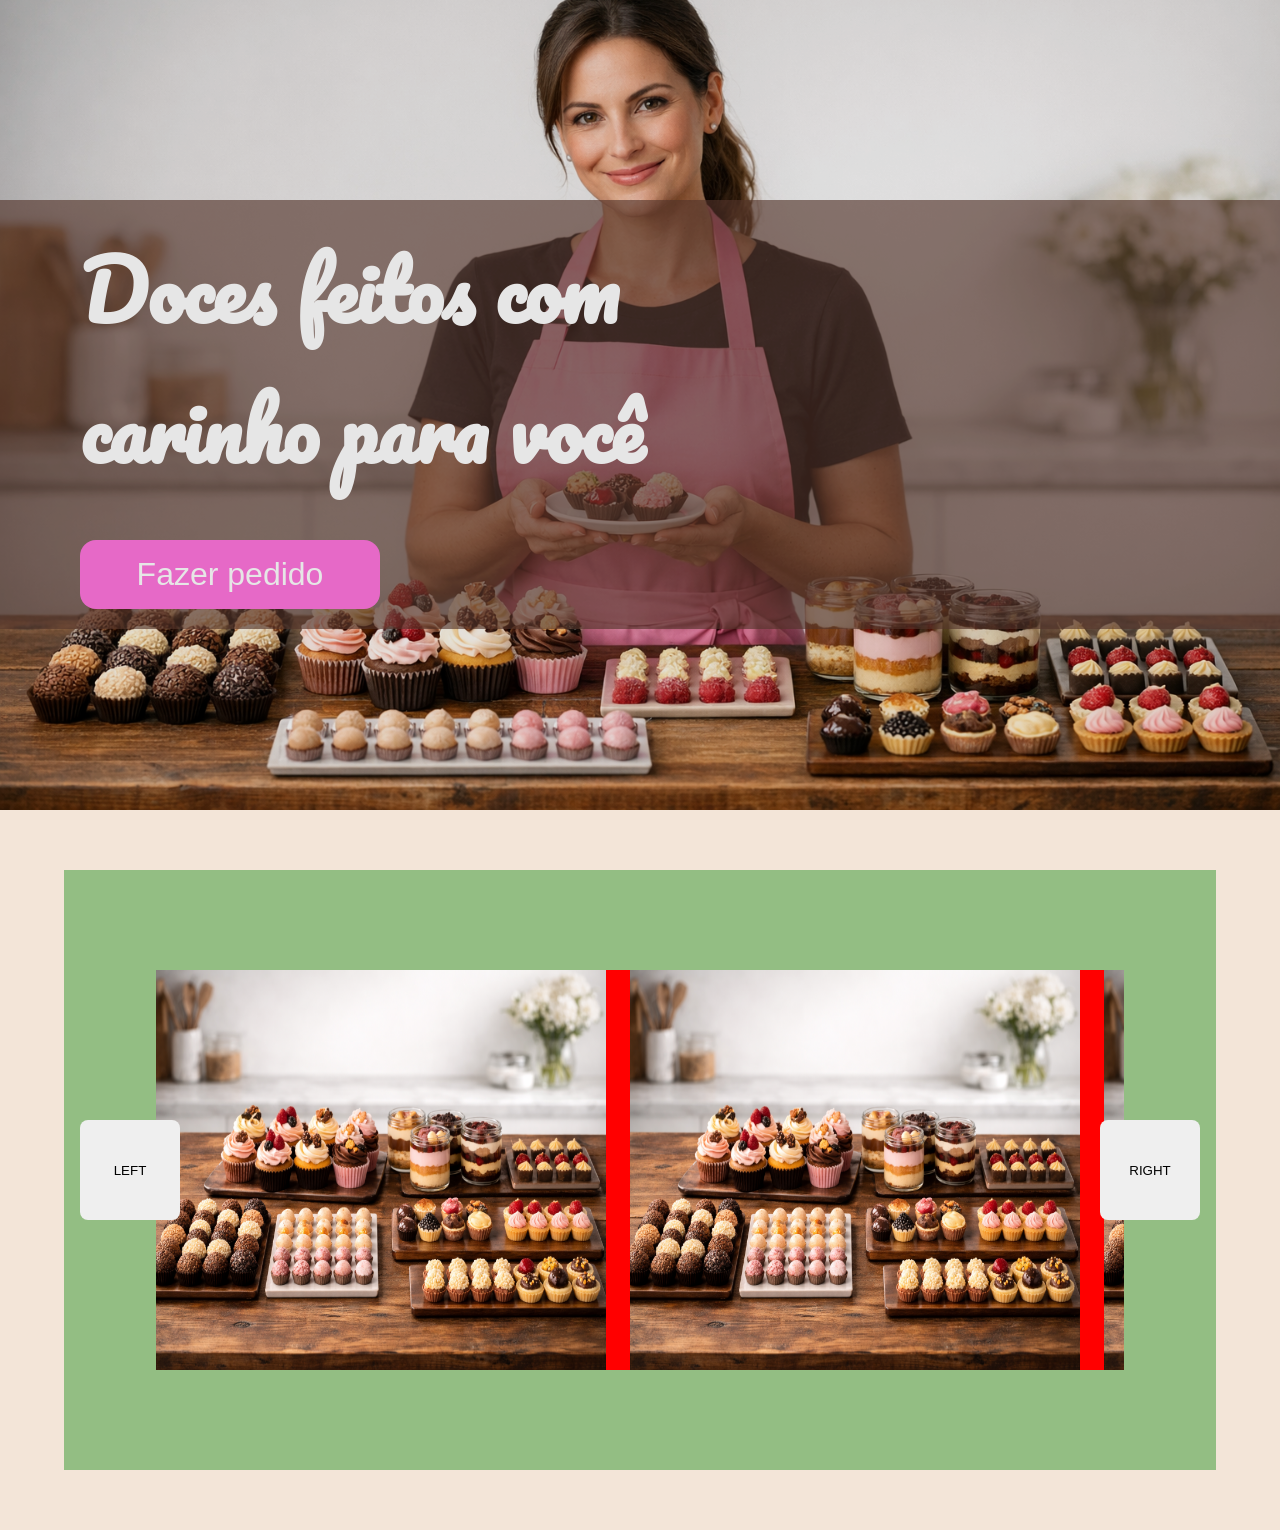
==== src/pages/index.html @ d2e101e1 "initial commit" ====
<!DOCTYPE html>
<html lang="en">
<head>
  <meta charset="UTF-8">
  <meta name="viewport" content="width=device-width, initial-scale=1.0">
  <title>Confeitaria Coração de Mel</title>
  <link rel="stylesheet" href="../styles/global.css">
  <link rel="stylesheet" href="../styles/reset.css">
  <link rel="stylesheet" href="../styles/fonts.css">


  <link rel="preconnect" href="https://fonts.googleapis.com">
  <link rel="preconnect" href="https://fonts.gstatic.com" crossorigin>
  <link href="https://fonts.googleapis.com/css2?family=Pacifico&display=swap" rel="stylesheet">
</head>
<body>
    <div class="hero-section">
     <div class="container">
       <h1 class="pacifico-regular">Doces feitos com carinho para você</h1>
       <button>Fazer pedido</button>
     </div>
    </div>
    <div class="section">
      <div class="carousel">
        <div class="carousel___items_container">
          <div class="carousel__item">
            <img src="../public/bolinhos.png" alt="">
          </div>
          <div class="carousel__item">
            <img src="../public/bolinhos.png" alt="">
          </div>
          <div class="carousel__item">
            <img src="../public/bolinhos.png" alt="">
          </div>
          <div class="carousel__item">
            <img src="../public/bolinhos.png" alt="">
          </div>
          <div class="carousel__item">
            <img src="../public/bolinhos.png" alt="">
          </div>
        </div>
        <button class="carousel__button left-button">LEFT</button>
        <button class="carousel__button right-button">RIGHT</button>
      </div>
    </div>
</body>
</html>
---- src/styles/global.css ----
:root {
  /* Brand colors */
  --color-primary: #ffa8e9;
  --color-primary-dark: #ff75dd;
  --color-primary-darker: #ff42d0;

  /* Suport colors */
  --color-cream: #F3E5D8;
  --color-chocolate: #5C3A2E;

  /* Texts */
  --color-text-white: #FFF;
  --color-text-light: #6E5A52;
  --color-text-main: #3f3f3f;
  --color-bg-main: #FFF6FB;
  --color-bg-section: #F3E5D8;
  --color-bg-card: #FFF;
}

body {
  display: flex;
  flex-direction: column;
  align-items: center;
  background-color: var(--color-bg-main);
}

.hero-section {
  display: flex;
  background-color: blue;
  width: 100vw;
  height: 90vh;
  background-image: url('../public/hero-section-image.png');
  background-repeat: no-repeat;
  background-size: cover;
  background-position: bottom;
  filter: brightness(90%);
}

.hero-section .container {
  display: flex;
  flex-direction: column;
  gap: 40px;
  margin-top: 200px;
  justify-content: center;
  width: 100%;
  background-color: #5c3a2ea2;
  height: fit-content;
  padding-left: 80px;
  padding-block: 20px;
}

.hero-section h1 {
  color: var(--color-text-white);
  font-size: 5rem;
  font-weight: bold;
  opacity: 100%;
  width: 600px;
}

.hero-section button {
  width: 300px;
  padding-block: 16px;
  font-size: 2rem;
  border-radius: 16px;
  background-color: var(--color-primary-dark);
  color: var(--color-text-white);
  cursor: pointer;
  transition: filter 300ms ease;
}

.hero-section button:hover {
  filter: brightness(110%);
}


.section {
  display: flex;
  justify-content: center;
  align-items: center;
  background-color: var(--color-bg-section);
  width: 100vw;
  height: 80vh;
}


.carousel {
  display: flex;
  justify-content: center;
  align-items: center;
  position: relative;
  background-color: rgba(0, 128, 0, 0.397);
  height: 600px;
  width: 90%;
}

.carousel__button {
  position: absolute;
  top: 50%;
  width: 100px;
  height: 100px;
  border-radius: 8px;
  transform: translateY(-50%);
  cursor: pointer;
  transition: filter 300ms ease;
}

.carousel__button:hover {
  filter: brightness(110%);
}

.carousel_button, .right-button {
  right: 16px;
}

.carousel_button, .left-button {
  left: 16px;
}


.carousel___items_container {
  display: flex;
  gap: 24px;
  height: 400px;
  width: 84%;
  background-color: red;
  overflow: hidden;
}

.carousel__item {
  flex: 0 0 auto;
  height: 100%;
  width: 450px;
}

.carousel__item img {
  width: 100%;
  height: 100%;
}
---- src/styles/fonts.css ----
.pacifico-regular {
  font-family: "Pacifico", cursive;
  font-weight: 400;
  font-style: normal;
}
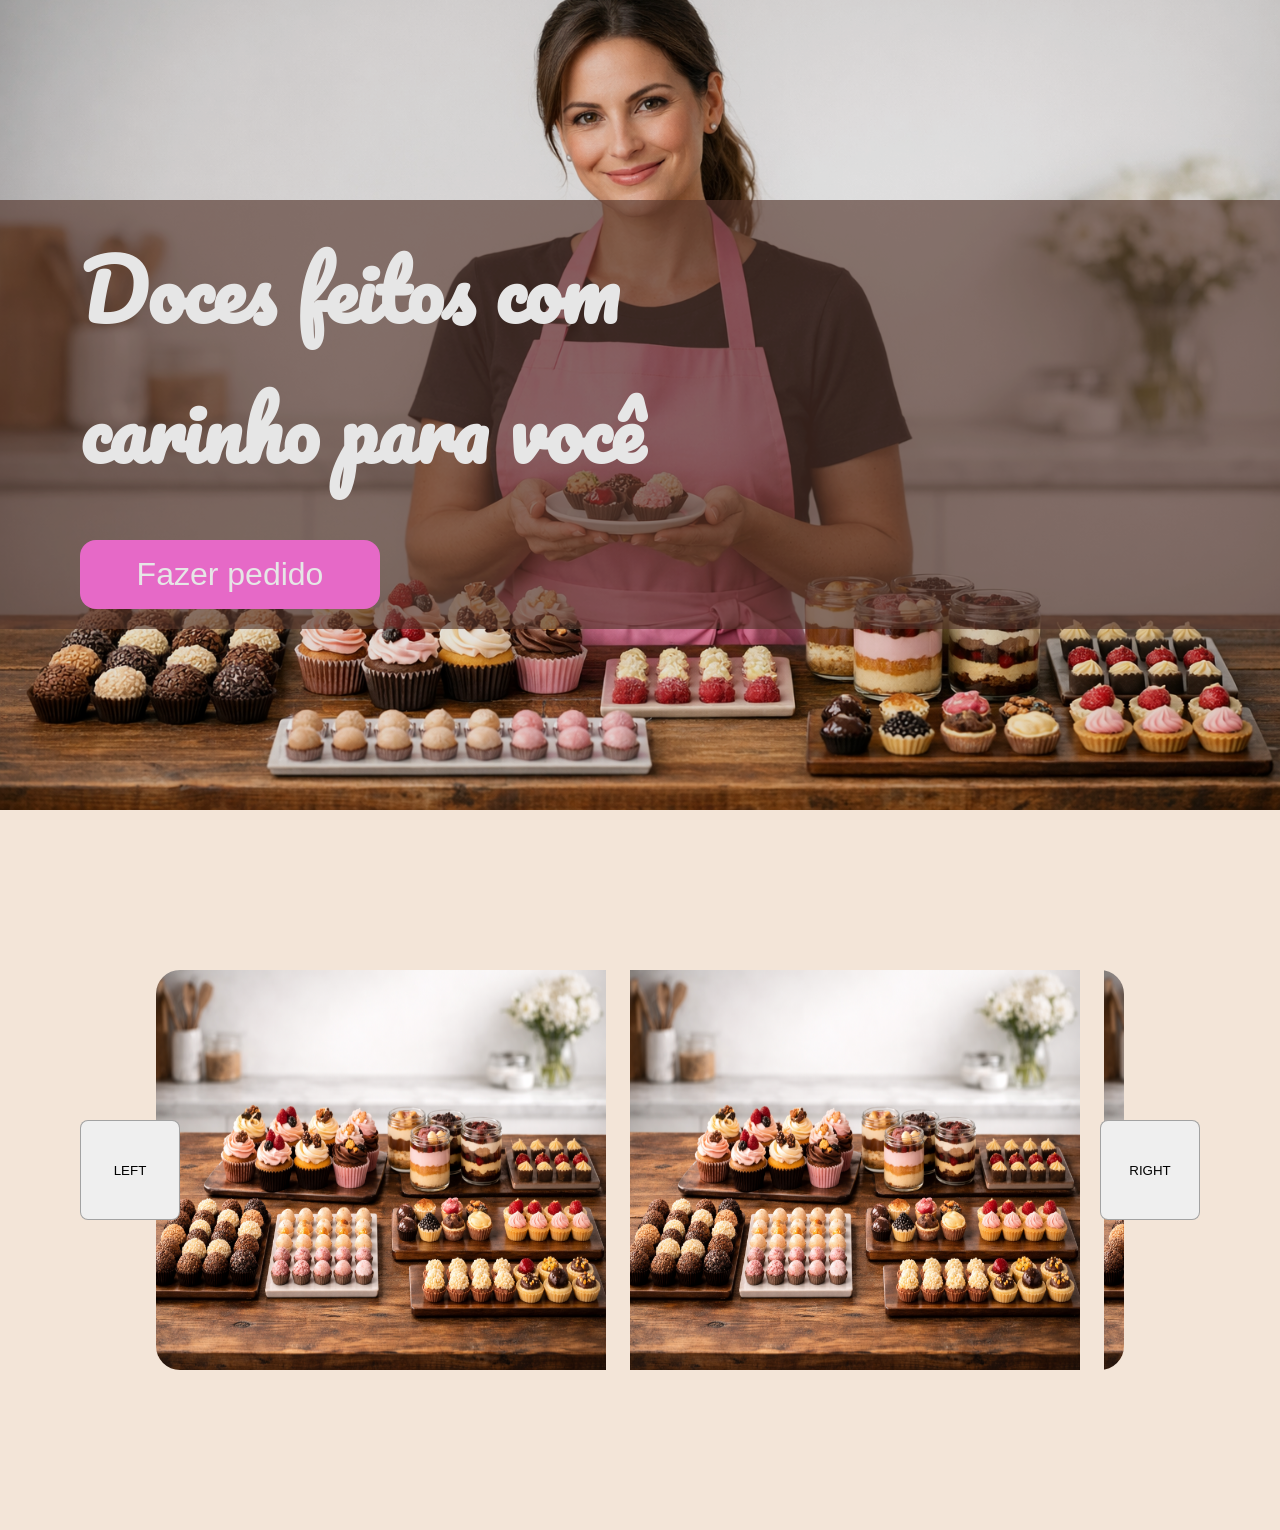
==== commit da89d05b: "refactor(index)  update some css classes names" ====
--- a/src/pages/index.html
+++ b/src/pages/index.html
@@ -22,8 +22,9 @@
     </div>
     <div class="section">
       <div class="carousel">
-        <div class="carousel___items_container">
-          <div class="carousel__item">
+        <div class="carousel___items-container">
+          <div class="carousel__items-list">
+            <div class="carousel__item">
             <img src="../public/bolinhos.png" alt="">
           </div>
           <div class="carousel__item">
@@ -38,10 +39,12 @@
           <div class="carousel__item">
             <img src="../public/bolinhos.png" alt="">
           </div>
+          </div>
         </div>
-        <button class="carousel__button left-button">LEFT</button>
-        <button class="carousel__button right-button">RIGHT</button>
+        <button class="carousel__left-button active-button">LEFT</button>
+        <button class="carousel__right-button active-button">RIGHT</button>
       </div>
     </div>
+    <script src="../scripts/carousel.js" defer></script>
 </body>
 </html>
--- a/src/styles/global.css
+++ b/src/styles/global.css
@@ -88,42 +88,58 @@
   justify-content: center;
   align-items: center;
   position: relative;
-  background-color: rgba(0, 128, 0, 0.397);
   height: 600px;
   width: 90%;
 }
 
-.carousel__button {
+.carousel__left-button,
+.carousel__right-button {
   position: absolute;
   top: 50%;
   width: 100px;
   height: 100px;
   border-radius: 8px;
   transform: translateY(-50%);
-  cursor: pointer;
   transition: filter 300ms ease;
+  border: 1px solid rgba(0, 0, 0, 0.322);
 }
 
-.carousel__button:hover {
-  filter: brightness(110%);
-}
-
-.carousel_button, .right-button {
+.carousel__right-button {
   right: 16px;
 }
 
-.carousel_button, .left-button {
+.carousel__left-button {
   left: 16px;
 }
 
+.active-button {
+  cursor: pointer;
+}
 
-.carousel___items_container {
+.active-button:hover {
+  cursor: pointer;
+  filter:  brightness(110%);
+}
+
+.disabled-button {
+  cursor: default;
+  filter:  brightness(70%);
+}
+
+
+.carousel___items-container {
+  height: 400px;
+  width: 84%;
+  overflow: hidden;
+  border-radius: 24px;
+}
+
+.carousel__items-list {
   display: flex;
   gap: 24px;
-  height: 400px;
-  width: 84%;
-  background-color: red;
-  overflow: hidden;
+  width: 100%;
+  height: 100%;
+  transition: transform 300ms ease;
 }
 
 .carousel__item {
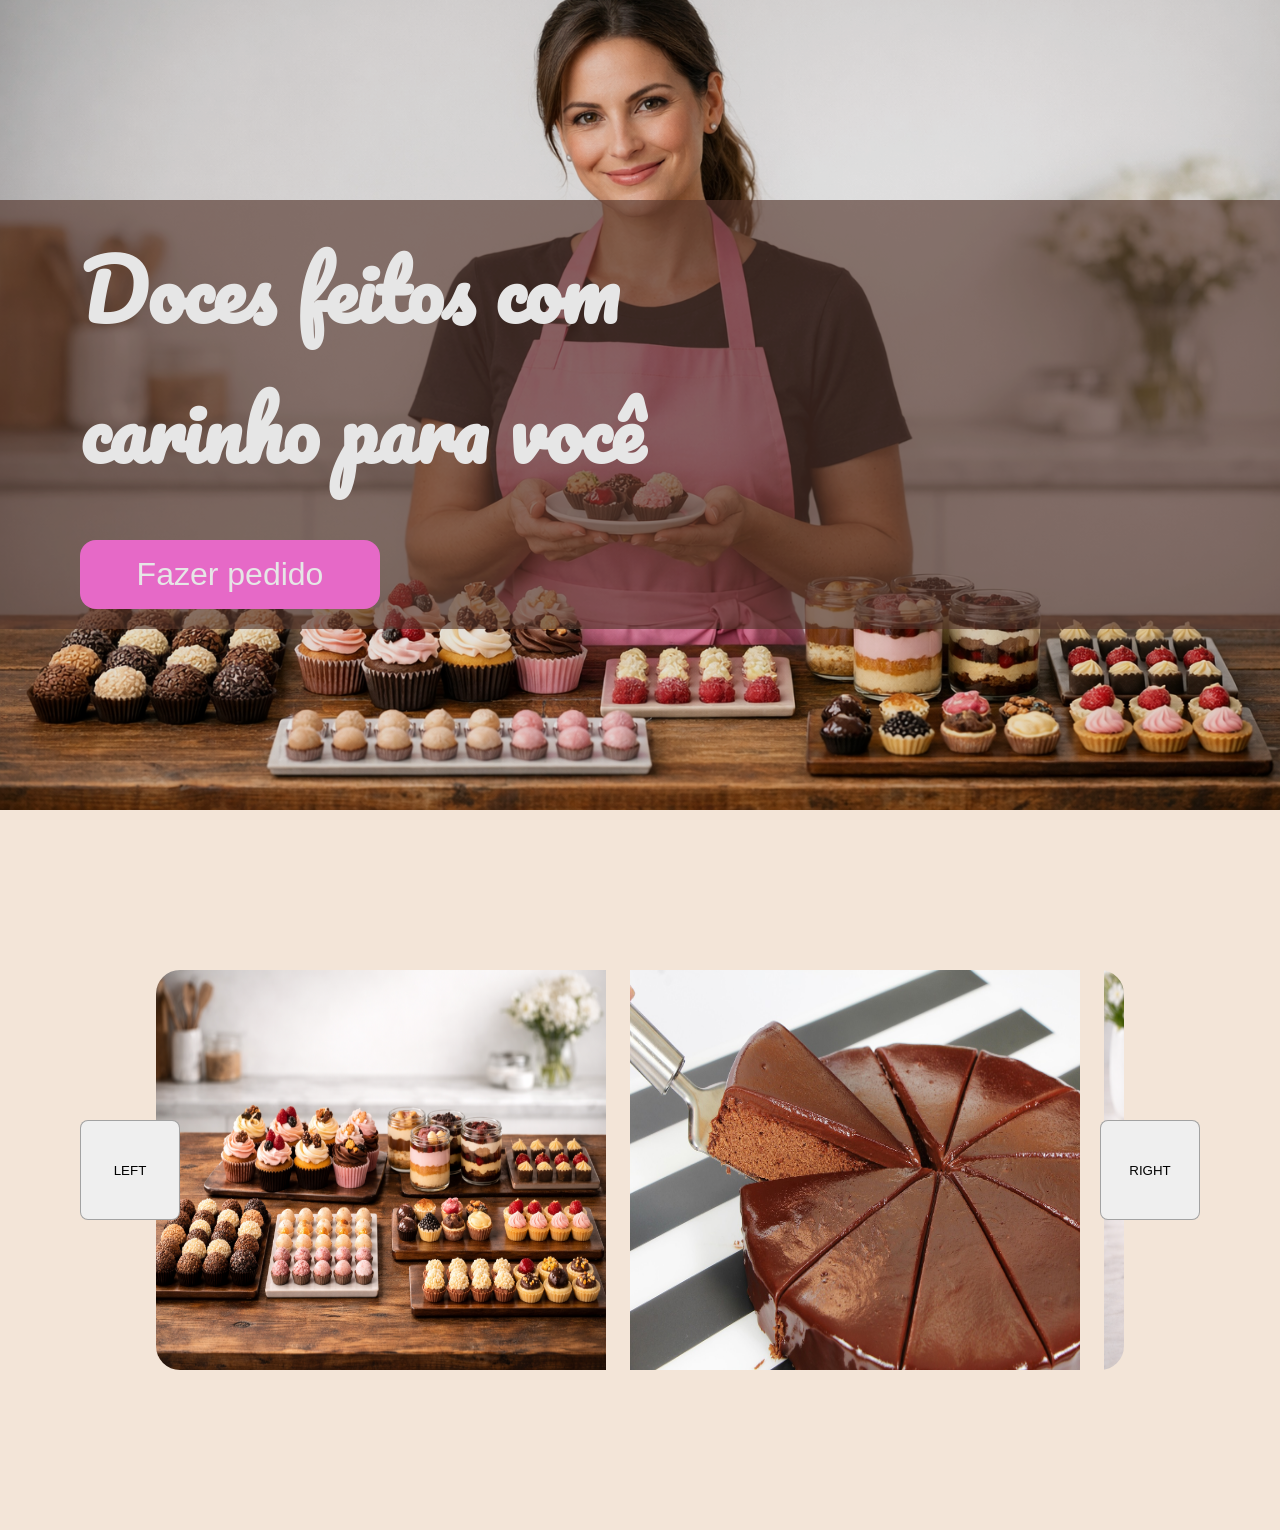
==== commit cf36ce3e: "feat(index): use the new images in the carousel" ====
--- a/src/pages/index.html
+++ b/src/pages/index.html
@@ -28,16 +28,16 @@
             <img src="../public/bolinhos.png" alt="">
           </div>
           <div class="carousel__item">
-            <img src="../public/bolinhos.png" alt="">
+            <img src="../public/bolo-de-chocolate.jpg" alt="">
           </div>
           <div class="carousel__item">
-            <img src="../public/bolinhos.png" alt="">
+            <img src="../public/bolo-de-castanhas.png" alt="">
           </div>
           <div class="carousel__item">
-            <img src="../public/bolinhos.png" alt="">
+            <img src="../public/bolo-fatias.jpg" alt="">
           </div>
           <div class="carousel__item">
-            <img src="../public/bolinhos.png" alt="">
+            <img src="../public/bolo-de-morango.jpg" alt="">
           </div>
           </div>
         </div>
@@ -45,6 +45,7 @@
         <button class="carousel__right-button active-button">RIGHT</button>
       </div>
     </div>
+    
     <script src="../scripts/carousel.js" defer></script>
 </body>
 </html>
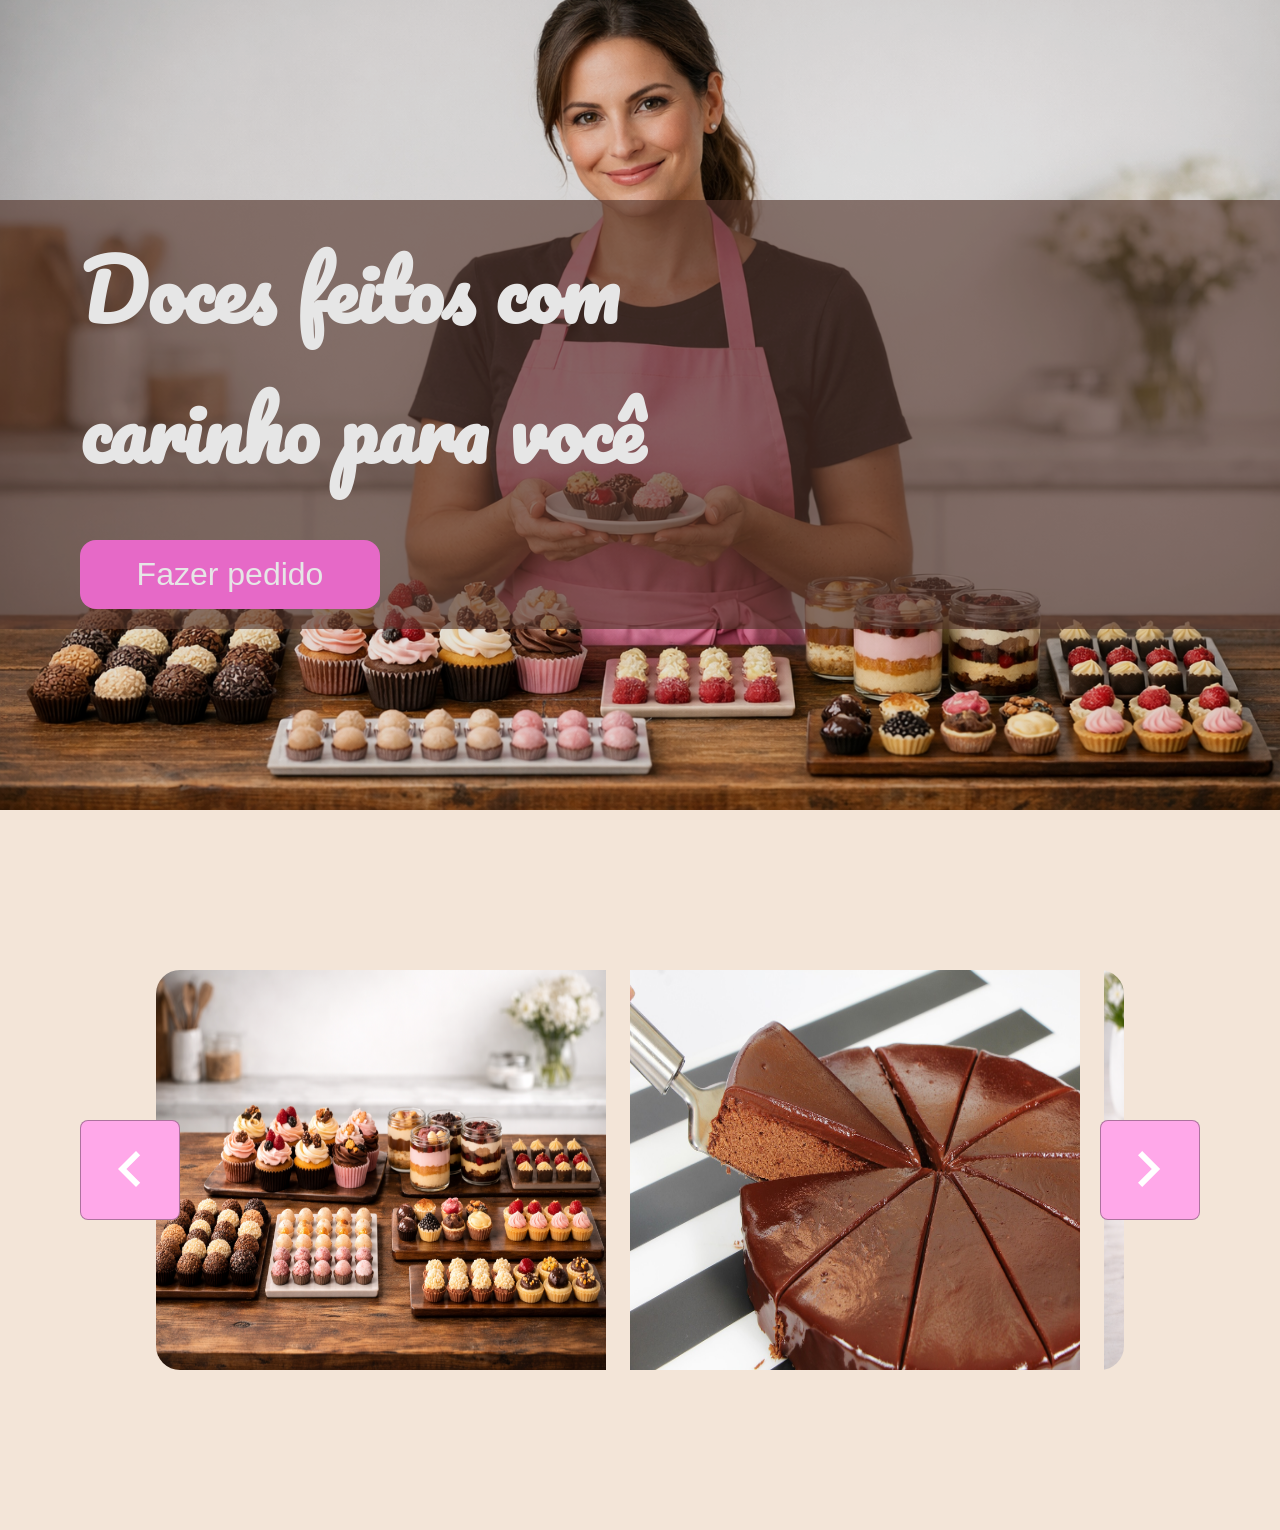
==== commit f35ce36c: "refactor(carousel buttons): add svg arrow icons" ====
--- a/src/pages/index.html
+++ b/src/pages/index.html
@@ -41,8 +41,12 @@
           </div>
           </div>
         </div>
-        <button class="carousel__left-button active-button">LEFT</button>
-        <button class="carousel__right-button active-button">RIGHT</button>
+        <button class="carousel__left-button active-button">
+          <svg xmlns="http://www.w3.org/2000/svg" height="72px" viewBox="0 -960 960 960" width="72px" fill="white"><path d="M560-240 320-480l240-240 56 56-184 184 184 184-56 56Z"/></svg>
+        </button>
+        <button class="carousel__right-button active-button">
+          <svg xmlns="http://www.w3.org/2000/svg" height="72px" viewBox="0 -960 960 960" width="72px" fill="white"><path d="M504-480 320-664l56-56 240 240-240 240-56-56 184-184Z"/></svg>
+        </button>
       </div>
     </div>
     
--- a/src/styles/global.css
+++ b/src/styles/global.css
@@ -94,6 +94,7 @@
 
 .carousel__left-button,
 .carousel__right-button {
+  background-color: var(--color-primary);
   position: absolute;
   top: 50%;
   width: 100px;
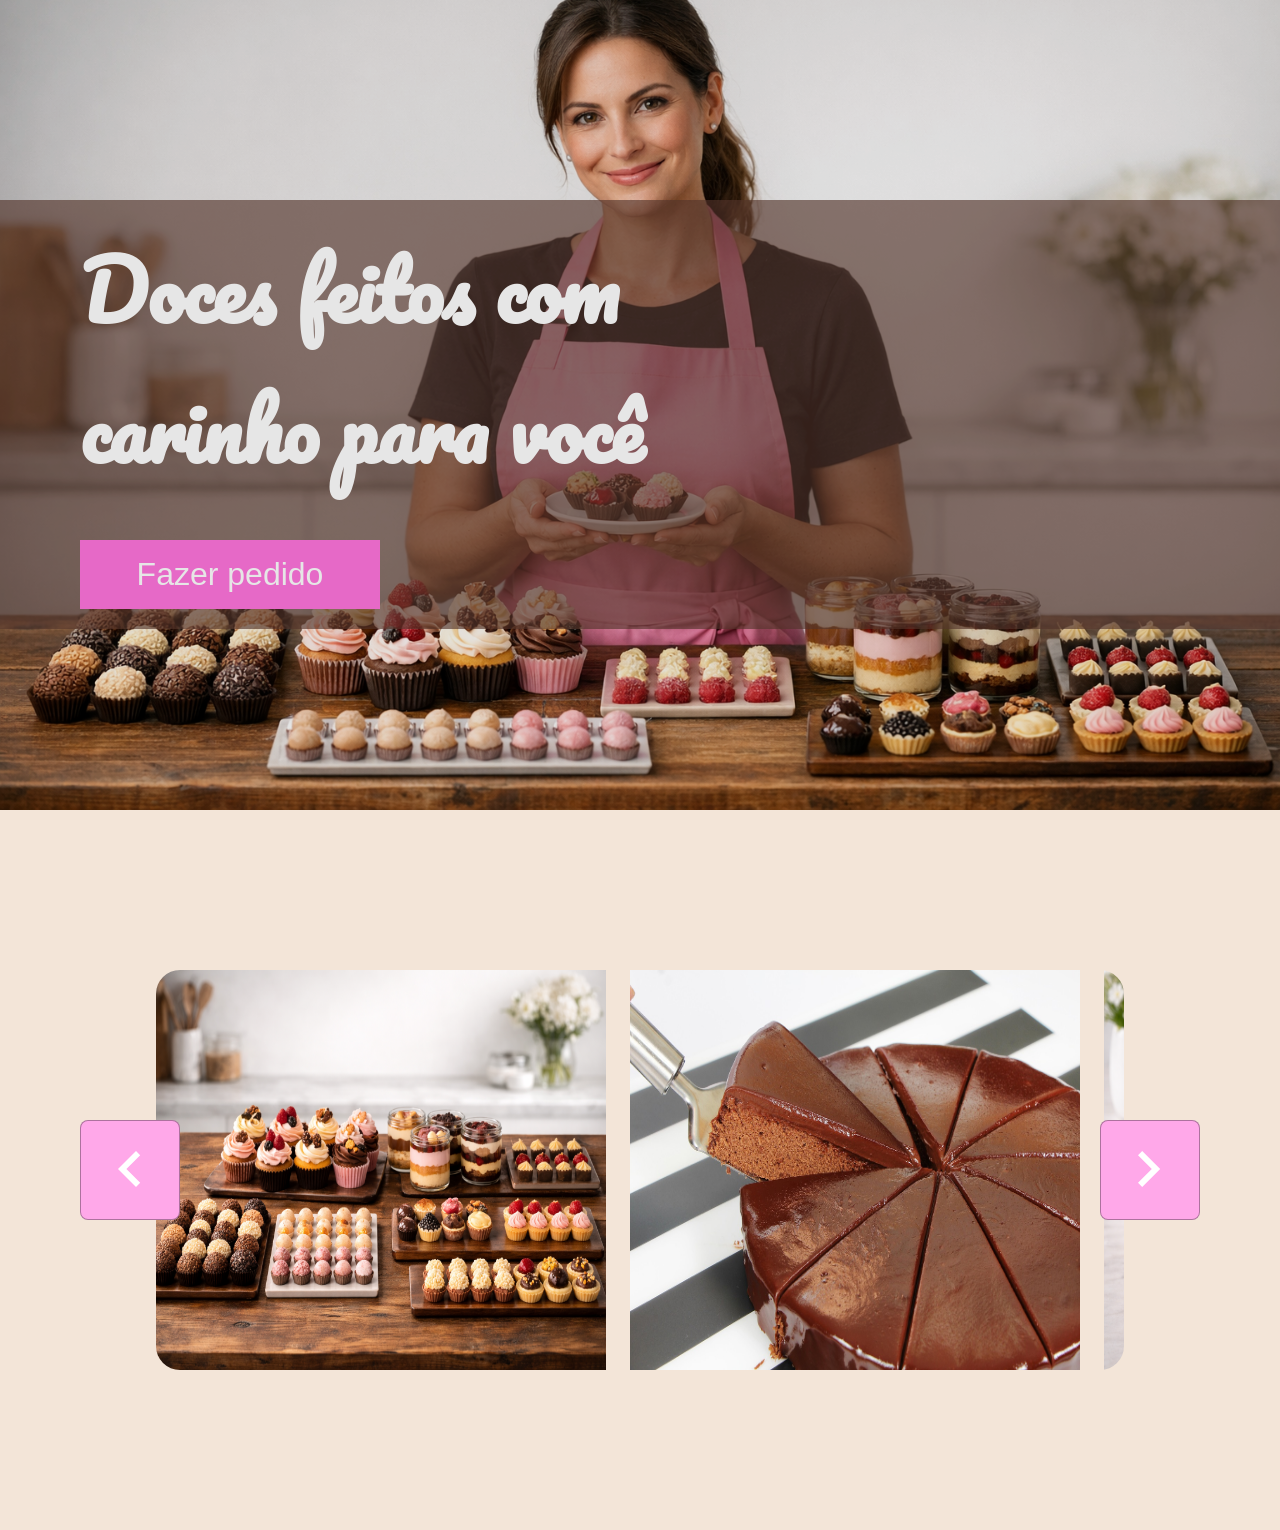
==== commit e0cc52de: "chore(index): impor sections.css and carousel.css" ====
--- a/src/pages/index.html
+++ b/src/pages/index.html
@@ -7,6 +7,8 @@
   <link rel="stylesheet" href="../styles/global.css">
   <link rel="stylesheet" href="../styles/reset.css">
   <link rel="stylesheet" href="../styles/fonts.css">
+  <link rel="stylesheet" href="../styles/sections.css">
+  <link rel="stylesheet" href="../styles/carousel.css">
 
 
   <link rel="preconnect" href="https://fonts.googleapis.com">
--- a/src/styles/global.css
+++ b/src/styles/global.css
@@ -24,132 +24,3 @@
   background-color: var(--color-bg-main);
 }
 
-.hero-section {
-  display: flex;
-  background-color: blue;
-  width: 100vw;
-  height: 90vh;
-  background-image: url('../public/hero-section-image.png');
-  background-repeat: no-repeat;
-  background-size: cover;
-  background-position: bottom;
-  filter: brightness(90%);
-}
-
-.hero-section .container {
-  display: flex;
-  flex-direction: column;
-  gap: 40px;
-  margin-top: 200px;
-  justify-content: center;
-  width: 100%;
-  background-color: #5c3a2ea2;
-  height: fit-content;
-  padding-left: 80px;
-  padding-block: 20px;
-}
-
-.hero-section h1 {
-  color: var(--color-text-white);
-  font-size: 5rem;
-  font-weight: bold;
-  opacity: 100%;
-  width: 600px;
-}
-
-.hero-section button {
-  width: 300px;
-  padding-block: 16px;
-  font-size: 2rem;
-  border-radius: 16px;
-  background-color: var(--color-primary-dark);
-  color: var(--color-text-white);
-  cursor: pointer;
-  transition: filter 300ms ease;
-}
-
-.hero-section button:hover {
-  filter: brightness(110%);
-}
-
-
-.section {
-  display: flex;
-  justify-content: center;
-  align-items: center;
-  background-color: var(--color-bg-section);
-  width: 100vw;
-  height: 80vh;
-}
-
-
-.carousel {
-  display: flex;
-  justify-content: center;
-  align-items: center;
-  position: relative;
-  height: 600px;
-  width: 90%;
-}
-
-.carousel__left-button,
-.carousel__right-button {
-  background-color: var(--color-primary);
-  position: absolute;
-  top: 50%;
-  width: 100px;
-  height: 100px;
-  border-radius: 8px;
-  transform: translateY(-50%);
-  transition: filter 300ms ease;
-  border: 1px solid rgba(0, 0, 0, 0.322);
-}
-
-.carousel__right-button {
-  right: 16px;
-}
-
-.carousel__left-button {
-  left: 16px;
-}
-
-.active-button {
-  cursor: pointer;
-}
-
-.active-button:hover {
-  cursor: pointer;
-  filter:  brightness(110%);
-}
-
-.disabled-button {
-  cursor: default;
-  filter:  brightness(70%);
-}
-
-
-.carousel___items-container {
-  height: 400px;
-  width: 84%;
-  overflow: hidden;
-  border-radius: 24px;
-}
-
-.carousel__items-list {
-  display: flex;
-  gap: 24px;
-  width: 100%;
-  height: 100%;
-  transition: transform 300ms ease;
-}
-
-.carousel__item {
-  flex: 0 0 auto;
-  height: 100%;
-  width: 450px;
-}
-
-.carousel__item img {
-  width: 100%;
-  height: 100%;
-}
--- a/src/styles/sections.css
+++ b/src/styles/sections.css
@@ -0,0 +1,57 @@
+.hero-section {
+  display: flex;
+  background-color: blue;
+  width: 100vw;
+  height: 90vh;
+  background-image: url('../public/hero-section-image.png');
+  background-repeat: no-repeat;
+  background-size: cover;
+  background-position: bottom;
+  filter: brightness(90%);
+}
+
+.hero-section .container {
+  display: flex;
+  flex-direction: column;
+  gap: 40px;
+  margin-top: 200px;
+  justify-content: center;
+  width: 100%;
+  background-color: #5c3a2ea2;
+  height: fit-content;
+  padding-left: 80px;
+  padding-block: 20px;
+}
+
+.hero-section h1 {
+  color: var(--color-text-white);
+  font-size: 5rem;
+  font-weight: bold;
+  opacity: 100%;
+  width: 600px;
+}
+
+.hero-section button {
+  width: 300px;
+  padding-block: 16px;
+  font-size: 2rem;
+  border-radius: px;
+  background-color: var(--color-primary-dark);
+  color: var(--color-text-white);
+  cursor: pointer;
+  transition: filter 300ms ease;
+}
+
+.hero-section button:hover {
+  filter: brightness(110%);
+}
+
+
+.section {
+  display: flex;
+  justify-content: center;
+  align-items: center;
+  background-color: var(--color-bg-section);
+  width: 100vw;
+  height: 80vh;
+}
--- a/src/styles/carousel.css
+++ b/src/styles/carousel.css
@@ -0,0 +1,71 @@
+
+.carousel {
+  display: flex;
+  justify-content: center;
+  align-items: center;
+  position: relative;
+  height: 600px;
+  width: 90%;
+}
+
+.carousel__left-button,
+.carousel__right-button {
+  background-color: var(--color-primary);
+  position: absolute;
+  top: 50%;
+  width: 100px;
+  height: 100px;
+  border-radius: 8px;
+  transform: translateY(-50%);
+  transition: filter 300ms ease;
+  border: 1px solid rgba(0, 0, 0, 0.322);
+}
+
+.carousel__right-button {
+  right: 16px;
+}
+
+.carousel__left-button {
+  left: 16px;
+}
+
+.active-button {
+  cursor: pointer;
+}
+
+.active-button:hover {
+  cursor: pointer;
+  filter:  brightness(110%);
+}
+
+.disabled-button {
+  cursor: default;
+  filter:  brightness(70%);
+}
+
+
+.carousel___items-container {
+  height: 400px;
+  width: 84%;
+  overflow: hidden;
+  border-radius: 24px;
+}
+
+.carousel__items-list {
+  display: flex;
+  gap: 24px;
+  width: 100%;
+  height: 100%;
+  transition: transform 300ms ease;
+}
+
+.carousel__item {
+  flex: 0 0 auto;
+  height: 100%;
+  width: 450px;
+}
+
+.carousel__item img {
+  width: 100%;
+  height: 100%;
+}
